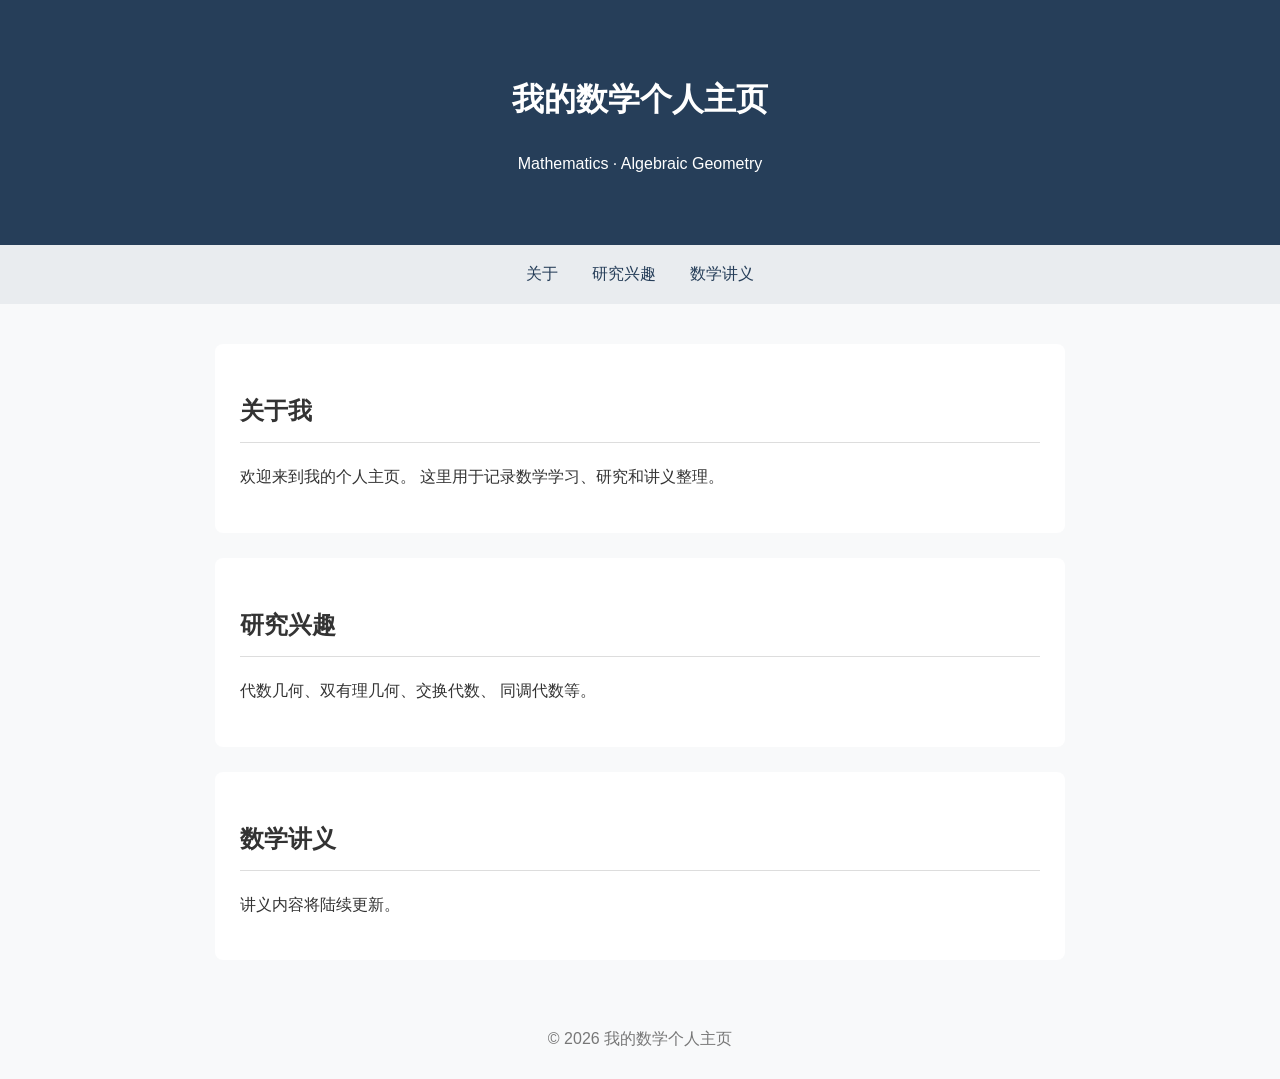
==== index.html @ 20d4fa1f "Create index.html" ====
<!DOCTYPE html>
<html lang="zh-CN">
<head>
  <meta charset="UTF-8">
  <meta name="viewport" content="width=device-width, initial-scale=1.0">
  <title>我的数学个人主页</title>

  <style>
    body {
      font-family: Arial, "Microsoft YaHei", sans-serif;
      background: #f8f9fa;
      color: #333;
      line-height: 1.8;
      margin: 0;
    }

    header {
      background: #263e59;
      color: white;
      text-align: center;
      padding: 50px 20px;
    }

    nav {
      background: #e9ecef;
      text-align: center;
      padding: 15px;
    }

    nav a {
      color: #263e59;
      margin: 0 15px;
      text-decoration: none;
    }

    main {
      max-width: 850px;
      margin: 40px auto;
      padding: 0 20px;
    }

    section {
      background: white;
      padding: 25px;
      margin-bottom: 25px;
      border-radius: 8px;
    }

    h2 {
      border-bottom: 1px solid #ddd;
      padding-bottom: 10px;
    }

    footer {
      text-align: center;
      padding: 25px;
      color: #777;
    }
  </style>
</head>

<body>

  <header>
    <h1>我的数学个人主页</h1>
    <p>Mathematics · Algebraic Geometry</p>
  </header>

  <nav>
    <a href="#about">关于</a>
    <a href="#interests">研究兴趣</a>
    <a href="#notes">数学讲义</a>
  </nav>

  <main>

    <section id="about">
      <h2>关于我</h2>
      <p>
        欢迎来到我的个人主页。
        这里用于记录数学学习、研究和讲义整理。
      </p>
    </section>

    <section id="interests">
      <h2>研究兴趣</h2>
      <p>
        代数几何、双有理几何、交换代数、
        同调代数等。
      </p>
    </section>

    <section id="notes">
      <h2>数学讲义</h2>
      <p>讲义内容将陆续更新。</p>
    </section>

  </main>

  <footer>
    © 2026 我的数学个人主页
  </footer>

</body>
</html>
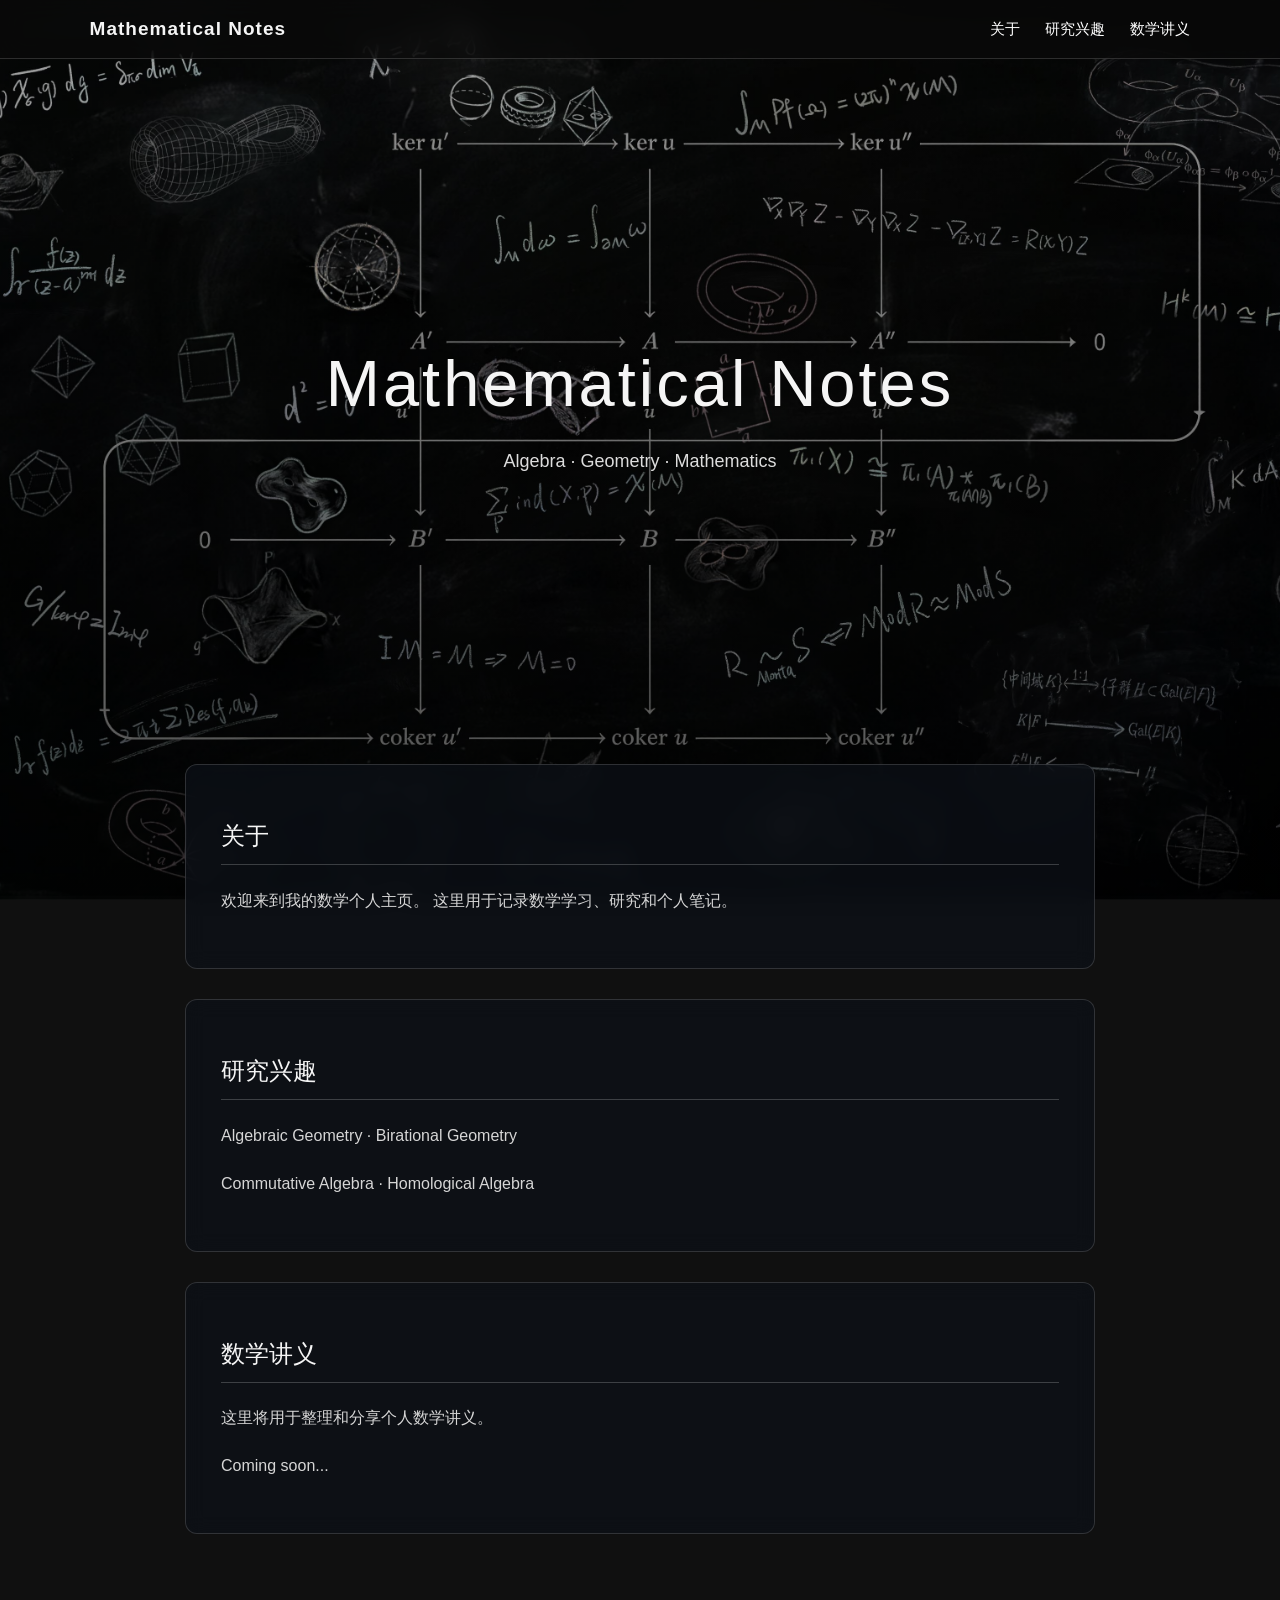
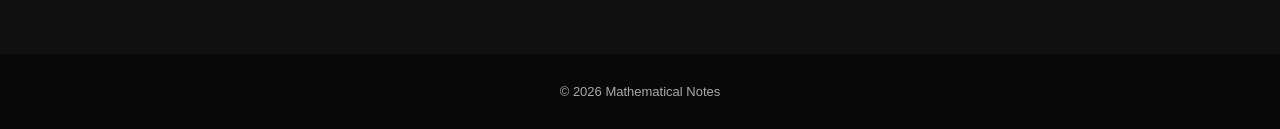
==== commit 3fce703f: "Update index.html" ====
--- a/index.html
+++ b/index.html
@@ -4,102 +4,207 @@
 <head>
   <meta charset="UTF-8">
   <meta name="viewport" content="width=device-width, initial-scale=1.0">
-  <title>我的数学个人主页</title>
+
+  <title>Mathematical Notes</title>
 
   <style>
+    * {
+      box-sizing: border-box;
+    }
+
+    html {
+      scroll-behavior: smooth;
+    }
+
     body {
-      font-family: Arial, "Microsoft YaHei", sans-serif;
-      background: #f8f9fa;
-      color: #333;
-      line-height: 1.8;
       margin: 0;
-    }
-
+      font-family: "Segoe UI", "Microsoft YaHei", sans-serif;
+      color: #f5f5f5;
+      background-color: #101010;
+
+      /* 使用上传的数学壁纸 */
+      background-image:
+        linear-gradient(
+          rgba(0, 0, 0, 0.35),
+          rgba(0, 0, 0, 0.65)
+        ),
+        url("background.jpg");
+
+      background-size: cover;
+      background-position: center;
+      background-attachment: fixed;
+      background-repeat: no-repeat;
+    }
+
+    /* 顶部导航栏 */
+    nav {
+      position: sticky;
+      top: 0;
+      z-index: 10;
+      display: flex;
+      justify-content: space-between;
+      align-items: center;
+      padding: 18px 7%;
+      background: rgba(10, 10, 10, 0.75);
+      backdrop-filter: blur(12px);
+      border-bottom: 1px solid rgba(255,255,255,0.15);
+    }
+
+    .logo {
+      font-size: 19px;
+      font-weight: bold;
+      letter-spacing: 1px;
+    }
+
+    .links {
+      display: flex;
+      gap: 25px;
+    }
+
+    .links a {
+      color: white;
+      text-decoration: none;
+      font-size: 15px;
+    }
+
+    .links a:hover {
+      color: #a9c9ee;
+    }
+
+    /* 中央标题 */
     header {
-      background: #263e59;
-      color: white;
+      min-height: 75vh;
+      display: flex;
+      flex-direction: column;
+      justify-content: center;
+      align-items: center;
       text-align: center;
-      padding: 50px 20px;
-    }
-
-    nav {
-      background: #e9ecef;
-      text-align: center;
-      padding: 15px;
-    }
-
-    nav a {
-      color: #263e59;
-      margin: 0 15px;
-      text-decoration: none;
-    }
-
+      padding: 60px 20px;
+    }
+
+    header h1 {
+      font-size: clamp(34px, 6vw, 65px);
+      font-weight: 500;
+      margin-bottom: 12px;
+      letter-spacing: 3px;
+    }
+
+    header p {
+      font-size: 18px;
+      color: #dddddd;
+    }
+
+    /* 主体内容 */
     main {
-      max-width: 850px;
-      margin: 40px auto;
-      padding: 0 20px;
+      max-width: 950px;
+      margin: auto;
+      padding: 30px 20px 90px;
     }
 
     section {
-      background: white;
-      padding: 25px;
-      margin-bottom: 25px;
-      border-radius: 8px;
-    }
-
-    h2 {
-      border-bottom: 1px solid #ddd;
-      padding-bottom: 10px;
+      background: rgba(13, 17, 23, 0.75);
+      backdrop-filter: blur(10px);
+      border: 1px solid rgba(255,255,255,0.15);
+      border-radius: 12px;
+      padding: 35px;
+      margin-bottom: 30px;
+      scroll-margin-top: 90px;
+    }
+
+    section h2 {
+      font-weight: 500;
+      border-bottom: 1px solid rgba(255,255,255,0.2);
+      padding-bottom: 12px;
+    }
+
+    section p {
+      line-height: 2;
+      color: #d6d6d6;
     }
 
     footer {
       text-align: center;
-      padding: 25px;
-      color: #777;
+      padding: 30px;
+      background: rgba(0,0,0,0.5);
+      color: #aaaaaa;
+      font-size: 13px;
+    }
+
+    /* 手机屏幕适配 */
+    @media (max-width: 600px) {
+      nav {
+        flex-direction: column;
+        gap: 14px;
+      }
+
+      .links {
+        gap: 18px;
+      }
+
+      header {
+        min-height: 60vh;
+      }
+
+      section {
+        padding: 22px;
+      }
+
+      body {
+        background-attachment: scroll;
+      }
     }
   </style>
 </head>
 
 <body>
 
+  <nav>
+    <div class="logo">Mathematical Notes</div>
+
+    <div class="links">
+      <a href="#about">关于</a>
+      <a href="#interests">研究兴趣</a>
+      <a href="#notes">数学讲义</a>
+    </div>
+  </nav>
+
   <header>
-    <h1>我的数学个人主页</h1>
-    <p>Mathematics · Algebraic Geometry</p>
+    <h1>Mathematical Notes</h1>
+    <p>Algebra · Geometry · Mathematics</p>
   </header>
 
-  <nav>
-    <a href="#about">关于</a>
-    <a href="#interests">研究兴趣</a>
-    <a href="#notes">数学讲义</a>
-  </nav>
-
   <main>
 
     <section id="about">
-      <h2>关于我</h2>
-      <p>
-        欢迎来到我的个人主页。
-        这里用于记录数学学习、研究和讲义整理。
+      <h2>关于</h2>
+      <p>
+        欢迎来到我的数学个人主页。
+        这里用于记录数学学习、研究和个人笔记。
       </p>
     </section>
 
     <section id="interests">
       <h2>研究兴趣</h2>
       <p>
-        代数几何、双有理几何、交换代数、
-        同调代数等。
+        Algebraic Geometry · Birational Geometry
+      </p>
+      <p>
+        Commutative Algebra · Homological Algebra
       </p>
     </section>
 
     <section id="notes">
       <h2>数学讲义</h2>
-      <p>讲义内容将陆续更新。</p>
+      <p>
+        这里将用于整理和分享个人数学讲义。
+      </p>
+      <p>Coming soon...</p>
     </section>
 
   </main>
 
   <footer>
-    © 2026 我的数学个人主页
+    © 2026 Mathematical Notes
   </footer>
 
 </body>
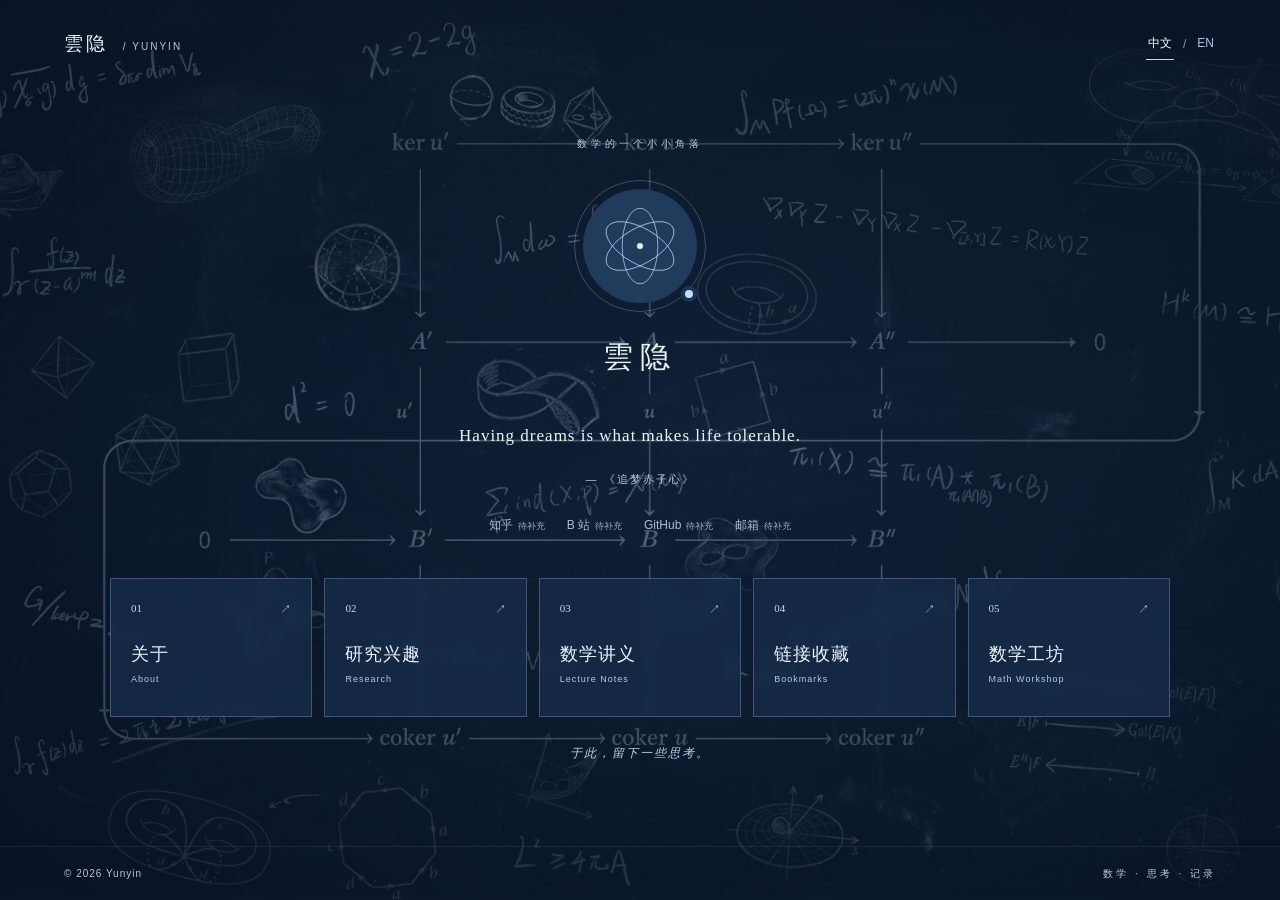
==== commit dd3c7493: "Add files via upload" ====
--- a/index.html
+++ b/index.html
@@ -1,211 +1,3 @@
-
-<!DOCTYPE html>
-<html lang="zh-CN">
-<head>
-  <meta charset="UTF-8">
-  <meta name="viewport" content="width=device-width, initial-scale=1.0">
-
-  <title>Mathematical Notes</title>
-
-  <style>
-    * {
-      box-sizing: border-box;
-    }
-
-    html {
-      scroll-behavior: smooth;
-    }
-
-    body {
-      margin: 0;
-      font-family: "Segoe UI", "Microsoft YaHei", sans-serif;
-      color: #f5f5f5;
-      background-color: #101010;
-
-      /* 使用上传的数学壁纸 */
-      background-image:
-        linear-gradient(
-          rgba(0, 0, 0, 0.35),
-          rgba(0, 0, 0, 0.65)
-        ),
-        url("background.jpg");
-
-      background-size: cover;
-      background-position: center;
-      background-attachment: fixed;
-      background-repeat: no-repeat;
-    }
-
-    /* 顶部导航栏 */
-    nav {
-      position: sticky;
-      top: 0;
-      z-index: 10;
-      display: flex;
-      justify-content: space-between;
-      align-items: center;
-      padding: 18px 7%;
-      background: rgba(10, 10, 10, 0.75);
-      backdrop-filter: blur(12px);
-      border-bottom: 1px solid rgba(255,255,255,0.15);
-    }
-
-    .logo {
-      font-size: 19px;
-      font-weight: bold;
-      letter-spacing: 1px;
-    }
-
-    .links {
-      display: flex;
-      gap: 25px;
-    }
-
-    .links a {
-      color: white;
-      text-decoration: none;
-      font-size: 15px;
-    }
-
-    .links a:hover {
-      color: #a9c9ee;
-    }
-
-    /* 中央标题 */
-    header {
-      min-height: 75vh;
-      display: flex;
-      flex-direction: column;
-      justify-content: center;
-      align-items: center;
-      text-align: center;
-      padding: 60px 20px;
-    }
-
-    header h1 {
-      font-size: clamp(34px, 6vw, 65px);
-      font-weight: 500;
-      margin-bottom: 12px;
-      letter-spacing: 3px;
-    }
-
-    header p {
-      font-size: 18px;
-      color: #dddddd;
-    }
-
-    /* 主体内容 */
-    main {
-      max-width: 950px;
-      margin: auto;
-      padding: 30px 20px 90px;
-    }
-
-    section {
-      background: rgba(13, 17, 23, 0.75);
-      backdrop-filter: blur(10px);
-      border: 1px solid rgba(255,255,255,0.15);
-      border-radius: 12px;
-      padding: 35px;
-      margin-bottom: 30px;
-      scroll-margin-top: 90px;
-    }
-
-    section h2 {
-      font-weight: 500;
-      border-bottom: 1px solid rgba(255,255,255,0.2);
-      padding-bottom: 12px;
-    }
-
-    section p {
-      line-height: 2;
-      color: #d6d6d6;
-    }
-
-    footer {
-      text-align: center;
-      padding: 30px;
-      background: rgba(0,0,0,0.5);
-      color: #aaaaaa;
-      font-size: 13px;
-    }
-
-    /* 手机屏幕适配 */
-    @media (max-width: 600px) {
-      nav {
-        flex-direction: column;
-        gap: 14px;
-      }
-
-      .links {
-        gap: 18px;
-      }
-
-      header {
-        min-height: 60vh;
-      }
-
-      section {
-        padding: 22px;
-      }
-
-      body {
-        background-attachment: scroll;
-      }
-    }
-  </style>
-</head>
-
-<body>
-
-  <nav>
-    <div class="logo">Mathematical Notes</div>
-
-    <div class="links">
-      <a href="#about">关于</a>
-      <a href="#interests">研究兴趣</a>
-      <a href="#notes">数学讲义</a>
-    </div>
-  </nav>
-
-  <header>
-    <h1>Mathematical Notes</h1>
-    <p>Algebra · Geometry · Mathematics</p>
-  </header>
-
-  <main>
-
-    <section id="about">
-      <h2>关于</h2>
-      <p>
-        欢迎来到我的数学个人主页。
-        这里用于记录数学学习、研究和个人笔记。
-      </p>
-    </section>
-
-    <section id="interests">
-      <h2>研究兴趣</h2>
-      <p>
-        Algebraic Geometry · Birational Geometry
-      </p>
-      <p>
-        Commutative Algebra · Homological Algebra
-      </p>
-    </section>
-
-    <section id="notes">
-      <h2>数学讲义</h2>
-      <p>
-        这里将用于整理和分享个人数学讲义。
-      </p>
-      <p>Coming soon...</p>
-    </section>
-
-  </main>
-
-  <footer>
-    © 2026 Mathematical Notes
-  </footer>
-
-</body>
-</html>
+<!doctype html>
+<html lang="zh-CN"><head><meta charset="utf-8"><meta name="viewport" content="width=device-width,initial-scale=1"><meta name="description" content="雲隐的数学个人主页 · 研究、讲义与数学工坊"><meta name="theme-color" content="#142841"><title>雲隐的数学个人主页</title><link rel="icon" href="assets/avatar.svg" type="image/svg+xml"><link rel="stylesheet" href="assets/style.css?v=quotes2"><script defer src="assets/config.js?v=quotes2"></script><script defer src="assets/app.js?v=quotes2"></script></head>
+<body data-page="index"><a class="skip" href="#main">跳转到正文 / Skip to content</a><header class="topbar"><a class="wordmark" href="index.html">雲隐<span> / YUNYIN</span></a><div class="language" role="group" aria-label="语言 / Language"><button data-lang="zh" type="button">中文</button><span>/</span><button data-lang="en" type="button">EN</button></div></header><main id="main"></main><footer><span>© 2026 Yunyin</span><span class="footer-note">数学 · 思考 · 记录</span></footer><noscript>请启用 JavaScript 查看双语内容。Please enable JavaScript to view this site.</noscript></body></html>
--- a/assets/style.css
+++ b/assets/style.css
@@ -0,0 +1,8 @@
+:root{color-scheme:dark;--ink:#edf5ff;--muted:#b6c9e0;--accent:#b7d9ff;--line:#b9d8ff45}*{box-sizing:border-box}html{min-height:100%;background:#0c1424}body{margin:0;color:var(--ink);font:15px/1.7 -apple-system,BlinkMacSystemFont,"Segoe UI","PingFang SC","Microsoft YaHei",sans-serif;min-height:100svh;display:flex;flex-direction:column}body:before{content:"";position:fixed;inset:0;z-index:-2;background:linear-gradient(90deg,#102443ad,#122947b5),url('../background.jpg') center/cover no-repeat}body:after{content:"";position:fixed;inset:0;z-index:-1;background:radial-gradient(ellipse at center,#294c7800 10%,#040b1985 100%);pointer-events:none}a{color:inherit;text-decoration:none}button{font:inherit;color:inherit;cursor:pointer}a,button{ -webkit-tap-highlight-color:transparent}a:focus-visible,button:focus-visible{outline:2px solid var(--accent);outline-offset:6px}.skip{position:absolute;top:-100px;background:#172e4c;padding:12px;z-index:5}.skip:focus{top:8px}.topbar{width:100%;padding:28px 5%;display:flex;align-items:center;justify-content:space-between;gap:20px}.wordmark{font-family:Georgia,"Songti SC",serif;letter-spacing:3px;font-size:19px}.wordmark span{font:10px/1.5 sans-serif;letter-spacing:2px;color:var(--muted);margin-left:10px}.language{display:flex;align-items:center;gap:9px;font-size:12px}.language button{border:0;border-bottom:1px solid transparent;background:transparent;color:#b1c5df;padding:5px 2px}.language button[aria-pressed=true]{color:#fff;border-color:var(--accent)}.language span{color:#829bbd}main{flex:1;width:min(1060px,90%);margin:auto}.home{display:flex;flex-direction:column;align-items:center;justify-content:center;text-align:center;padding:40px 0 60px;min-height:calc(100svh - 160px)}.eyebrow{font-size:10px;letter-spacing:4px;color:var(--muted);margin:0 0 28px}.avatar-wrap{padding:8px;border:1px solid var(--line);border-radius:50%;width:132px;height:132px;position:relative}.avatar-wrap:after{content:"";position:absolute;bottom:9px;right:8px;width:8px;height:8px;background:#bedfff;border:4px solid #1c3453;border-radius:50%;box-sizing:content-box}.avatar{width:100%;height:100%;object-fit:cover;border-radius:50%}.home h1{font-family:Georgia,"Songti SC",serif;font-weight:400;font-size:30px;letter-spacing:7px;margin:19px 0 4px}.home .full-title{font-size:26px;letter-spacing:2px}.motto{margin:22px 0 4px;font-family:Georgia,"Songti SC",serif;font-size:17px;letter-spacing:1px;max-width:580px}.motto a{border-bottom:1px solid var(--line)}.motto-author{font-size:11px;color:var(--muted);letter-spacing:2px}.socials{display:flex;justify-content:center;flex-wrap:wrap;gap:22px;margin:27px 0 42px;font-size:12px}.socials a{border-bottom:1px solid var(--line)}.socials .unavailable{color:#aabed8;cursor:default}.unavailable small{font-size:9px;margin-left:5px;color:#9bafcb}.entries{display:grid;grid-template-columns:repeat(5,1fr);width:100%;gap:12px;text-align:left}.entry{display:flex;flex-direction:column;padding:23px 20px;background:#162c49d4;border:1px solid var(--line);transition:background .2s,transform .2s,border-color .2s;min-height:139px;backdrop-filter:blur(6px)}.entry:hover{background:#304f76e0;transform:translateY(-4px);border-color:#b7d9ff88}.entry-top{display:flex;justify-content:space-between;font:11px Georgia,serif;color:#bfdafa;margin-bottom:22px}.entry strong{font-family:Georgia,"Songti SC",serif;font-size:18px;font-weight:400;letter-spacing:1px}.entry small{font-size:9px;letter-spacing:1px;color:var(--muted);margin-top:3px}.home-end{font:italic 12px Georgia,serif;color:#bed1ea;letter-spacing:2px;margin:28px 0 0}footer{display:flex;justify-content:space-between;gap:20px;padding:18px 5%;font-size:10px;letter-spacing:1px;color:#b6c9e2;border-top:1px solid #ffffff12}.footer-note{letter-spacing:3px}.detail{max-width:860px;margin:28px auto 70px;padding:35px 42px 45px;background:#142841ed;border:1px solid var(--line);backdrop-filter:blur(10px)}.back{font-size:12px;color:var(--muted)}.section-label{font:11px Georgia,serif;letter-spacing:3px;color:var(--muted);margin-top:37px}.detail h1{font:normal 34px Georgia,"Songti SC",serif;letter-spacing:3px;margin:10px 0}.intro{color:var(--muted);margin-bottom:32px}.detail h2{font-size:17px;font-weight:400}.content-row{padding:20px 0;border-top:1px solid var(--line)}.content-row p{margin:5px 0;color:var(--muted)}.content-row a{color:var(--accent);text-decoration:underline;text-underline-offset:4px;overflow-wrap:anywhere}.empty{border:1px dashed var(--line);padding:28px;color:var(--muted);font-size:14px}.detail-nav{display:flex;flex-wrap:wrap;gap:12px 22px;margin-top:40px;padding-top:20px;border-top:1px solid var(--line);font-size:12px;color:var(--muted)}.detail-nav [aria-current]{color:var(--ink)}@media(min-width:1500px){main{width:min(1160px,85%)}.entry{padding:25px}.avatar-wrap{width:146px;height:146px}}@media(max-width:760px){.topbar{padding:20px 6%}.wordmark span{display:none}.home{padding:28px 0 35px}.entries{grid-template-columns:repeat(2,minmax(0,1fr));gap:10px}.entry{min-height:105px;padding:16px 19px}.entry-top{margin-bottom:10px}.entry:last-child{grid-column:1/-1}.avatar-wrap{width:112px;height:112px}.eyebrow{margin-bottom:22px}.socials{margin:22px 0 30px;gap:16px}.motto{font-size:15px}.detail{padding:25px 22px;margin:15px auto 40px}.detail h1{font-size:28px}.footer-note{letter-spacing:1px}body:before{background-position:45% center}.home h1{font-size:27px}}@media(prefers-reduced-motion:reduce){*{transition:none!important}}
+
+/* Quote rotation: reserve room for both supplied quotations. */
+.quote{width:min(620px,100%);padding:0 10px;transition:opacity .6s ease}
+.quote .motto{min-height:3.4em;display:flex;align-items:center;justify-content:center;margin-top:22px;margin-bottom:4px;overflow-wrap:anywhere}
+.quote .motto-author{min-height:1.7em}
+.quote-fading{opacity:0}
+@media(prefers-reduced-motion:reduce){.quote{transition:none}}
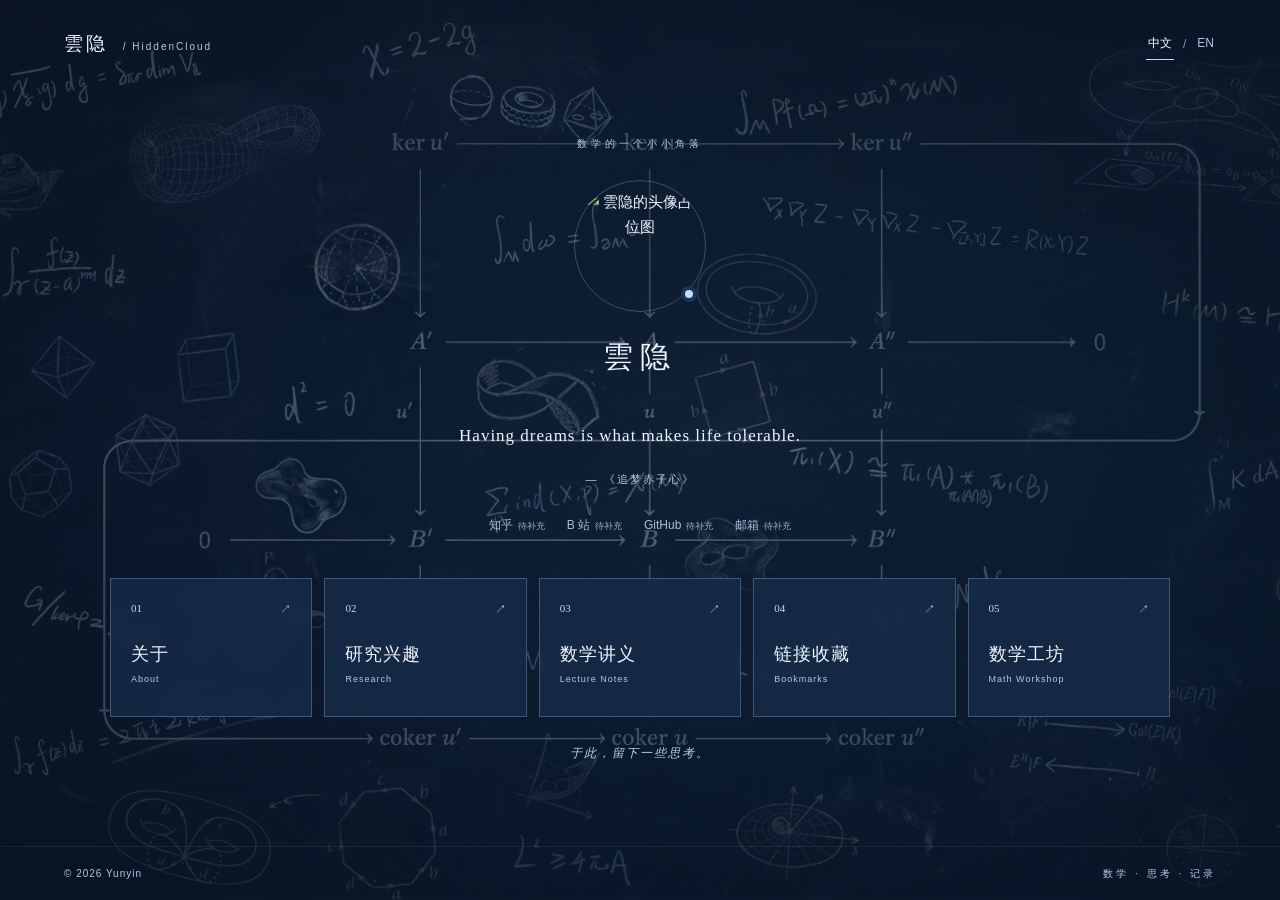
==== commit 471b7a7a: "Update index.html" ====
--- a/index.html
+++ b/index.html
@@ -1,3 +1,3 @@
 <!doctype html>
 <html lang="zh-CN"><head><meta charset="utf-8"><meta name="viewport" content="width=device-width,initial-scale=1"><meta name="description" content="雲隐的数学个人主页 · 研究、讲义与数学工坊"><meta name="theme-color" content="#142841"><title>雲隐的数学个人主页</title><link rel="icon" href="assets/avatar.svg" type="image/svg+xml"><link rel="stylesheet" href="assets/style.css?v=quotes2"><script defer src="assets/config.js?v=quotes2"></script><script defer src="assets/app.js?v=quotes2"></script></head>
-<body data-page="index"><a class="skip" href="#main">跳转到正文 / Skip to content</a><header class="topbar"><a class="wordmark" href="index.html">雲隐<span> / YUNYIN</span></a><div class="language" role="group" aria-label="语言 / Language"><button data-lang="zh" type="button">中文</button><span>/</span><button data-lang="en" type="button">EN</button></div></header><main id="main"></main><footer><span>© 2026 Yunyin</span><span class="footer-note">数学 · 思考 · 记录</span></footer><noscript>请启用 JavaScript 查看双语内容。Please enable JavaScript to view this site.</noscript></body></html>+<body data-page="index"><a class="skip" href="#main">跳转到正文 / Skip to content</a><header class="topbar"><a class="wordmark" href="index.html">雲隐<span> / HiddenCloud</span></a><div class="language" role="group" aria-label="语言 / Language"><button data-lang="zh" type="button">中文</button><span>/</span><button data-lang="en" type="button">EN</button></div></header><main id="main"></main><footer><span>© 2026 Yunyin</span><span class="footer-note">数学 · 思考 · 记录</span></footer><noscript>请启用 JavaScript 查看双语内容。Please enable JavaScript to view this site.</noscript></body></html>
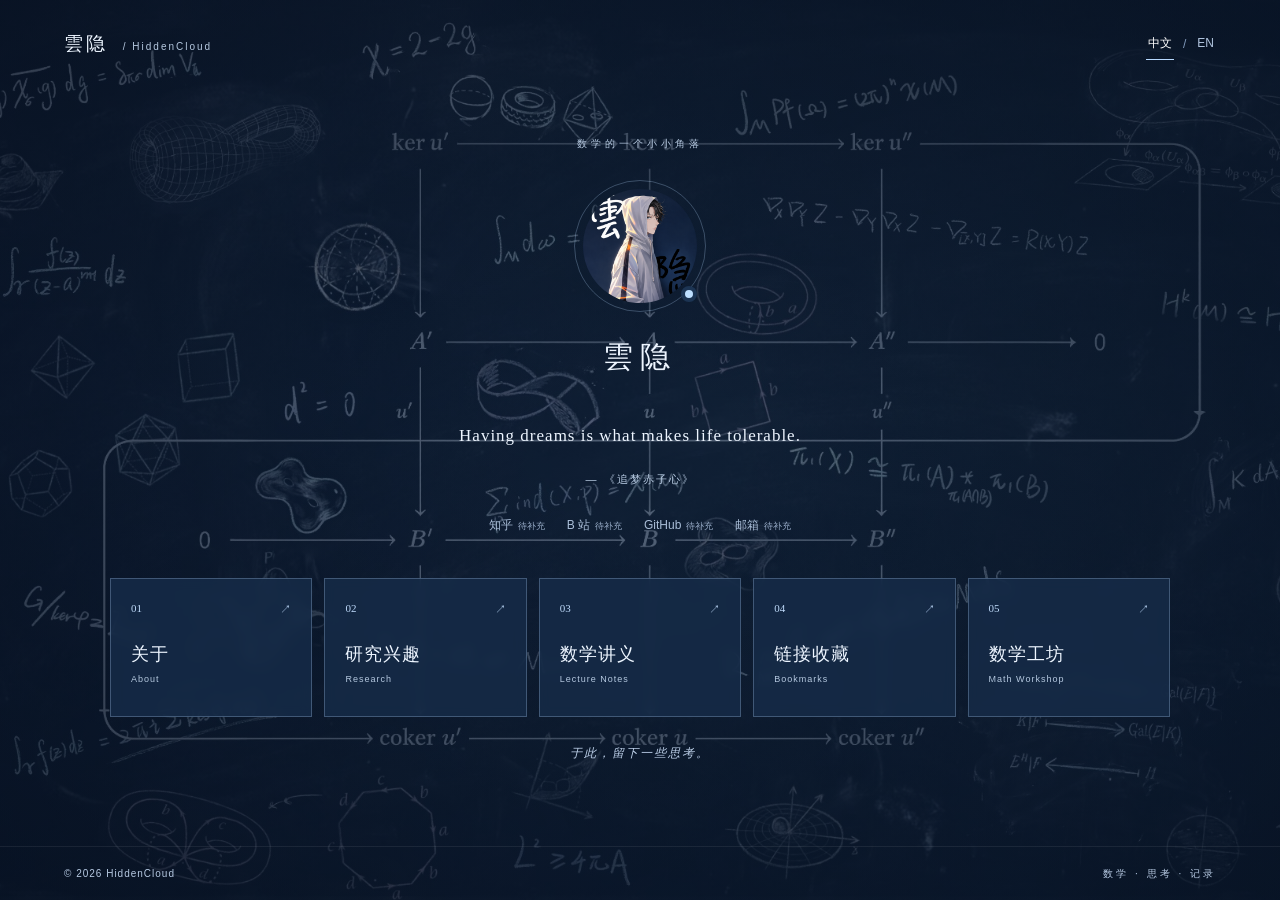
==== commit 160128e2: "Add files via upload" ====
--- a/index.html
+++ b/index.html
@@ -1,3 +1,3 @@
 <!doctype html>
 <html lang="zh-CN"><head><meta charset="utf-8"><meta name="viewport" content="width=device-width,initial-scale=1"><meta name="description" content="雲隐的数学个人主页 · 研究、讲义与数学工坊"><meta name="theme-color" content="#142841"><title>雲隐的数学个人主页</title><link rel="icon" href="assets/avatar.svg" type="image/svg+xml"><link rel="stylesheet" href="assets/style.css?v=quotes2"><script defer src="assets/config.js?v=quotes2"></script><script defer src="assets/app.js?v=quotes2"></script></head>
-<body data-page="index"><a class="skip" href="#main">跳转到正文 / Skip to content</a><header class="topbar"><a class="wordmark" href="index.html">雲隐<span> / HiddenCloud</span></a><div class="language" role="group" aria-label="语言 / Language"><button data-lang="zh" type="button">中文</button><span>/</span><button data-lang="en" type="button">EN</button></div></header><main id="main"></main><footer><span>© 2026 Yunyin</span><span class="footer-note">数学 · 思考 · 记录</span></footer><noscript>请启用 JavaScript 查看双语内容。Please enable JavaScript to view this site.</noscript></body></html>
+<body data-page="index"><a class="skip" href="#main">跳转到正文 / Skip to content</a><header class="topbar"><a class="wordmark" href="index.html">雲隐<span> / HiddenCloud</span></a><div class="language" role="group" aria-label="语言 / Language"><button data-lang="zh" type="button">中文</button><span>/</span><button data-lang="en" type="button">EN</button></div></header><main id="main"></main><footer><span>© 2026 HiddenCloud</span><span class="footer-note">数学 · 思考 · 记录</span></footer><noscript>请启用 JavaScript 查看双语内容。Please enable JavaScript to view this site.</noscript></body></html>
